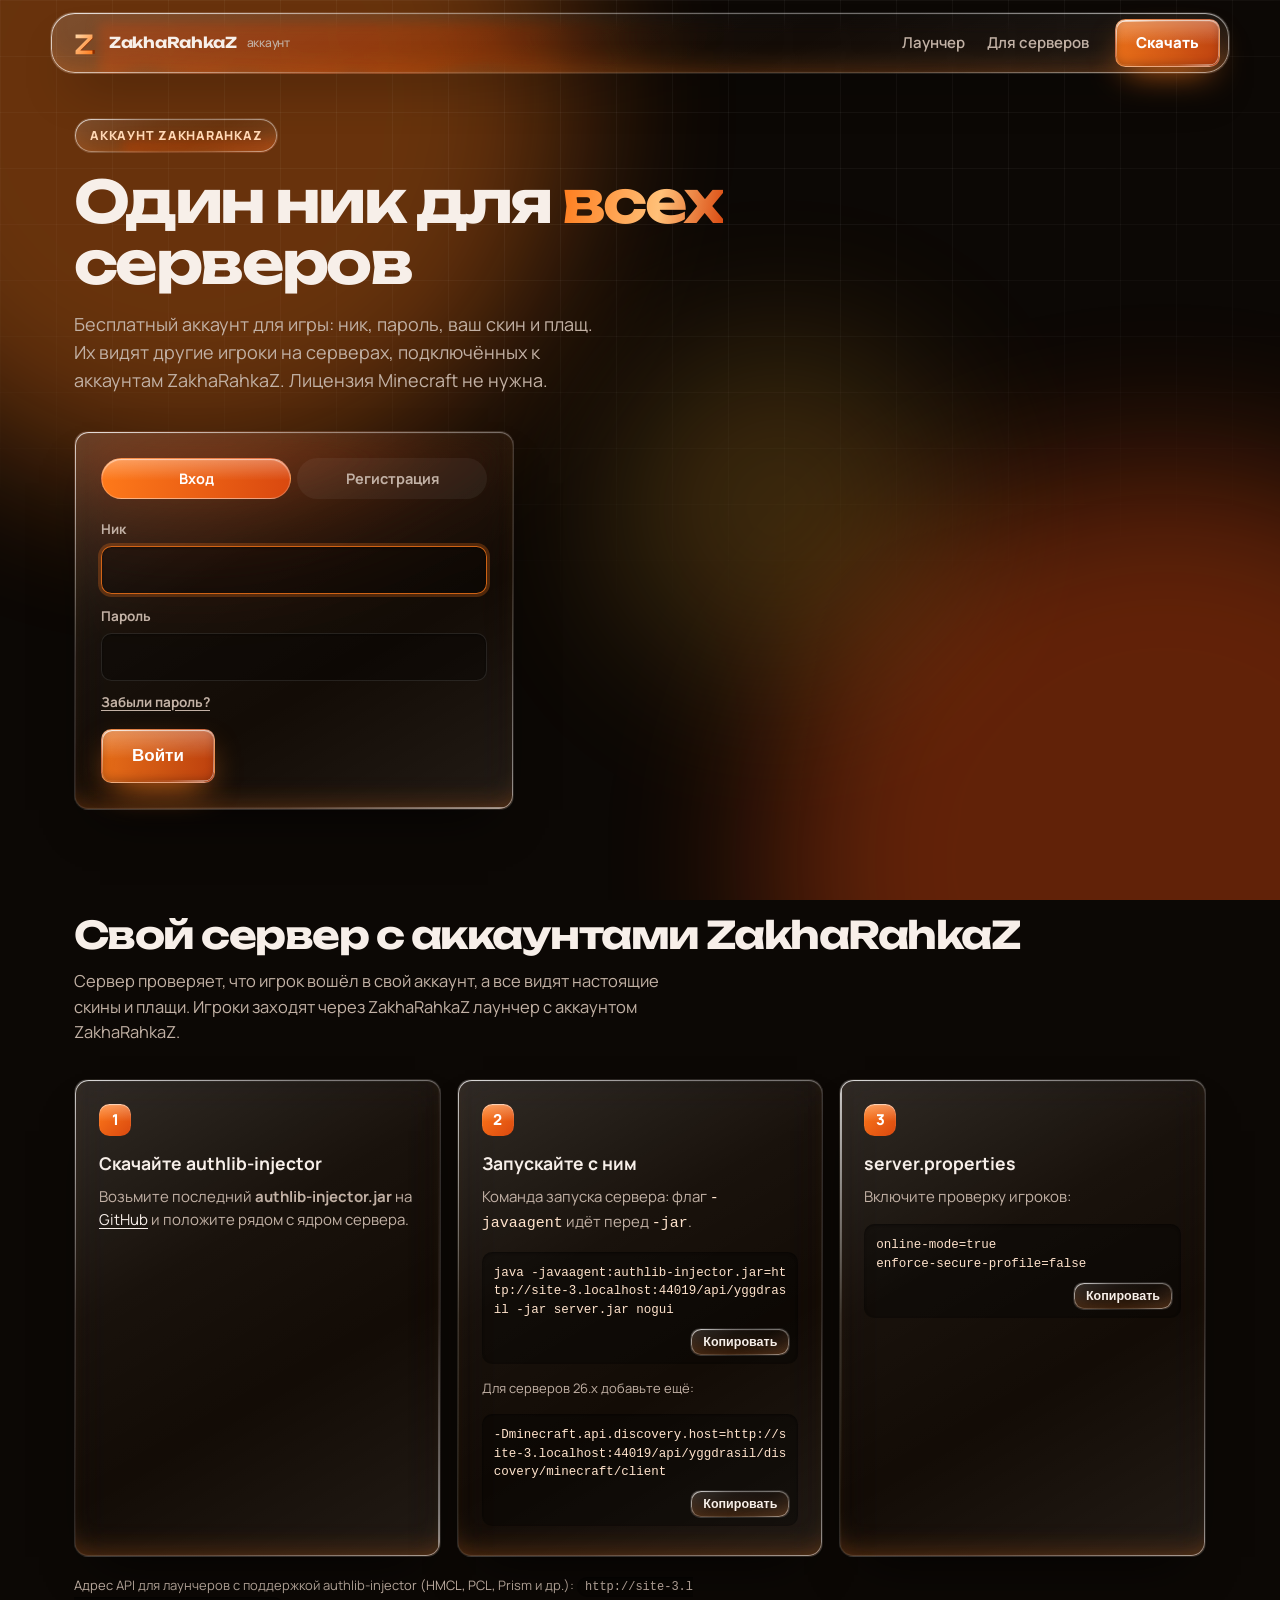
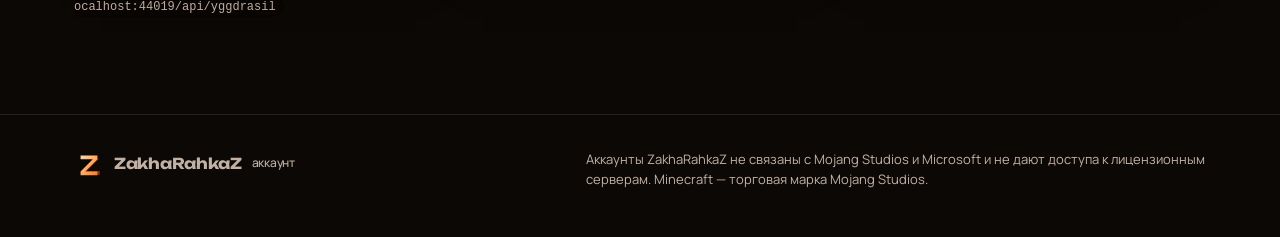
==== account.html @ 0bc071ad "Сайт лаунчера на GitHub Pages Страницы сайта (главная, кабинет) с относительными путями, чтобы работ" ====
<!doctype html>
<html lang='ru'>
<head>
<meta charset='utf-8'>
<meta name='viewport' content='width=device-width,initial-scale=1'>
<title>Аккаунт ZakhaRahkaZ — ник, скин и плащ для серверов</title>
<meta name='description' content='Бесплатный игровой аккаунт ZakhaRahkaZ: ник и пароль, свой скин и плащ, которые видят другие игроки на серверах с аккаунтами ZakhaRahkaZ.'>
<meta name='theme-color' content='#0c0805'>
<link rel='icon' href='favicon.svg'>
<link rel='preconnect' href='https://fonts.googleapis.com'><link rel='preconnect' href='https://fonts.gstatic.com' crossorigin>
<link rel='stylesheet' href='https://fonts.googleapis.com/css2?family=Manrope:wght@400;500;600;700;800&family=Unbounded:wght@600;700&display=swap'>
<link rel='stylesheet' href='a/base.css'><link rel='stylesheet' href='a/layout.css'><link rel='stylesheet' href='a/acc.css'><link rel='stylesheet' href='a/more.css'>
</head>
<body>
<svg width='0' height='0' style='position:absolute' aria-hidden='true'><filter id='lgf' x='0%' y='0%' width='100%' height='100%' color-interpolation-filters='sRGB'><feTurbulence type='fractalNoise' baseFrequency='0.012 0.018' numOctaves='2' seed='11' result='n'/><feGaussianBlur in='n' stdDeviation='3' result='nb'/><feDisplacementMap in='SourceGraphic' in2='nb' scale='30' xChannelSelector='R' yChannelSelector='G'/></filter></svg>
<div class='bg'><i></i><i></i><i></i></div>
<nav><div class='bar lg'><a class='brand' href='./'><img src='favicon.svg' alt=''>ZakhaRahkaZ <small>аккаунт</small></a><div class='links'><a href='./'>Лаунчер</a><a href='#servers'>Для серверов</a></div><a class='btn primary' href='./#install'>Скачать</a></div></nav>
<main class='wrap'>

<section class='acc-head'>
<span class='eyebrow lg'>Аккаунт ZakhaRahkaZ</span>
<h1>Один ник для <em>всех</em> серверов</h1>
<p class='lead'>Бесплатный аккаунт для игры: ник, пароль, ваш скин и плащ. Их видят другие игроки на серверах, подключённых к аккаунтам ZakhaRahkaZ. Лицензия Minecraft не нужна.</p>
</section>

<!-- Вход и регистрация -->
<section id='auth' class='acc-sec' hidden>
<div class='card lg authbox'>
<div class='tabs' role='tablist'><button type='button' data-tab='login' class='on' role='tab'>Вход</button><button type='button' data-tab='register' role='tab'>Регистрация</button></div>
<form id='authform' novalidate>
<label>Ник<input id='f-name' name='username' autocomplete='username' maxlength='16' spellcheck='false' autocapitalize='off' required></label>
<p class='hint' data-only='register'>От 3 до 16 символов: латинские буквы, цифры и _. Сменить ник потом нельзя.</p>
<label>Пароль<input id='f-pass' name='password' type='password' autocomplete='current-password' maxlength='100' required></label>
<button type='button' class='linkbtn' id='forgot' data-only='login'>Забыли пароль?</button>
<label data-only='register'>Пароль ещё раз<input id='f-pass2' type='password' autocomplete='new-password' maxlength='100'></label>
<p class='hint' data-only='register'>Не короче 6 символов. Чтобы пароль можно было восстановить, после регистрации привяжите почту или Telegram.</p>
<p class='err' id='autherr' role='alert'></p>
<button class='btn primary big' id='authbtn' type='submit'>Войти</button>
</form>
</div>
</section>

<!-- Восстановление пароля -->
<section id='recover' class='acc-sec' hidden>
<div class='card lg authbox'>
<h3 class='boxtitle'>Восстановление пароля</h3>
<form id='rform1' novalidate>
<p class='dim small'>Введите ник, привязанную почту или номер телефона из Telegram. Мы пришлём код.</p>
<label>Ник, почта или номер<input id='r-login' autocomplete='username' maxlength='254' spellcheck='false' autocapitalize='off'></label>
<p class='err' id='r1err' role='alert'></p>
<button class='btn primary big' type='submit'>Получить код</button>
</form>
<form id='rform2' novalidate hidden>
<p class='sent' id='r-sent'></p>
<label>Код<input id='r-code' inputmode='numeric' autocomplete='one-time-code' maxlength='14' placeholder='6 цифр'></label>
<label>Новый пароль<input id='r-new' type='password' autocomplete='new-password' maxlength='100'></label>
<label>Новый пароль ещё раз<input id='r-new2' type='password' autocomplete='new-password' maxlength='100'></label>
<p class='err' id='r2err' role='alert'></p>
<button class='btn primary big' type='submit'>Сменить пароль</button>
<button class='linkbtn' type='button' id='r-again'>Отправить код ещё раз</button>
</form>
<button class='linkbtn back' type='button' id='r-back'>← Назад ко входу</button>
</div>
</section>

<!-- Кабинет -->
<section id='cab' class='acc-sec' hidden>
<div class='cab'>
<div class='card lg who'>
<div class='who-top'><div class='avatar' id='avatar'><canvas width='8' height='8'></canvas></div><div><h2 id='c-name'></h2><p class='dim' id='c-since'></p></div></div>
<p class='dim small'>UUID</p><div class='hash' id='c-uuid'></div>
<p class='dim small' style='margin-top:14px'>Войти в лаунчере: «Аккаунт» → «Аккаунт ZakhaRahkaZ» с этим ником и паролем.</p>
<div class='row' style='margin-top:18px'><button class='btn' id='logout' type='button'>Выйти</button><button class='btn' id='logoutall' type='button' title='Завершить сессии в лаунчере и в браузерах'>Выйти везде</button></div>
</div>

<div class='card lg' id='contacts'>
<h3>Восстановление пароля</h3>
<p class='dim small'>Привяжите почту или Telegram: если забудете пароль, код придёт туда.</p>
<div id='ct-body'><p class='dim small'>Загрузка…</p></div>
</div>

<div class='card lg wardrobe'>
<h3>Скин и плащ</h3>
<div class='views'><figure><canvas id='v-front' width='160' height='320'></canvas><figcaption>Спереди</figcaption></figure><figure><canvas id='v-back' width='160' height='320'></canvas><figcaption>Сзади</figcaption></figure></div>
<div class='model' role='radiogroup' aria-label='Модель'>
<label><input type='radio' name='model' value='classic' checked><span>Классическая</span></label>
<label><input type='radio' name='model' value='slim'><span>Тонкие руки</span></label>
</div>
<div class='row'><label class='btn primary'>Загрузить скин<input type='file' id='skinfile' accept='image/png' hidden></label><button class='btn' id='skindel' type='button'>Удалить скин</button></div>
<div class='row'><label class='btn'>Загрузить плащ<input type='file' id='capefile' accept='image/png' hidden></label><button class='btn' id='capedel' type='button'>Убрать плащ</button></div>
<p class='hint'>Скин: PNG 64×64 или 64×32 (HD до 512×512). Плащ: PNG 64×32 (или 128×64, 256×128). До 256 КБ.</p>
</div>

<div class='card lg'>
<h3>Сменить пароль</h3>
<form id='pwform' novalidate>
<label>Текущий пароль<input id='p-old' type='password' autocomplete='current-password' maxlength='100'></label>
<label>Новый пароль<input id='p-new' type='password' autocomplete='new-password' maxlength='100'></label>
<label>Новый пароль ещё раз<input id='p-new2' type='password' autocomplete='new-password' maxlength='100'></label>
<p class='err' id='pwerr' role='alert'></p>
<button class='btn primary' type='submit'>Сменить пароль</button>
<p class='hint'>После смены пароля лаунчер и другие браузеры попросят войти заново.</p>
</form>
</div>
</div>
</section>

<section id='loading' class='acc-sec'><p class='dim'>Загрузка…</p></section>

<!-- Владельцам серверов -->
<section id='servers'>
<h2 class='rv'>Свой сервер с аккаунтами ZakhaRahkaZ</h2>
<p class='sub rv'>Сервер проверяет, что игрок вошёл в свой аккаунт, а все видят настоящие скины и плащи. Игроки заходят через ZakhaRahkaZ лаунчер с аккаунтом ZakhaRahkaZ.</p>
<div class='steps'>
<div class='card lg rv'><span class='num'>1</span><h3>Скачайте authlib-injector</h3><p>Возьмите последний <b>authlib-injector.jar</b> на <a class='lnk' href='https://github.com/yushijinhun/authlib-injector/releases' target='_blank' rel='noopener'>GitHub</a> и положите рядом с ядром сервера.</p></div>
<div class='card lg rv'><span class='num'>2</span><h3>Запускайте с ним</h3><p>Команда запуска сервера: флаг <code>-javaagent</code> идёт перед <code>-jar</code>.</p><div class='code'><code id='cmd1'></code><button class='btn copy' type='button' data-copy='cmd1'>Копировать</button></div><p class='small dim'>Для серверов 26.x добавьте ещё:</p><div class='code'><code id='cmd2'></code><button class='btn copy' type='button' data-copy='cmd2'>Копировать</button></div></div>
<div class='card lg rv'><span class='num'>3</span><h3>server.properties</h3><p>Включите проверку игроков:</p><div class='code'><code id='cmd3'>online-mode=true
enforce-secure-profile=false</code><button class='btn copy' type='button' data-copy='cmd3'>Копировать</button></div></div>
</div>
<p class='sub small rv' style='margin-top:18px'>Адрес API для лаунчеров с поддержкой authlib-injector (HMCL, PCL, Prism и др.): <span class='hash inline' id='apiurl'></span></p>
</section>
</main>
<footer><div class='wrap'><div><div class='brand'><img src='favicon.svg' alt=''>ZakhaRahkaZ <small>аккаунт</small></div></div><p>Аккаунты ZakhaRahkaZ не связаны с Mojang Studios и Microsoft и не дают доступа к лицензионным серверам. Minecraft — торговая марка Mojang Studios.</p></div></footer>
<script src='a/core.js'></script><script src='a/skin.js'></script><script src='a/cab.js'></script><script src='a/recover.js'></script><script src='a/contacts.js'></script>
<script>if(location.hash==='#recover')showRecover('');else if(session())openCabinet();else showAuth(location.hash==='#register'?'register':'login');</script>
</body>
</html>
---- a/base.css ----
:root{--accent:#ff7a1a;--accent2:#d9480f;--rgb:255,122,26;--rgb2:217,72,15;--on:#fff;--bg:#0c0805;--text:#f7efe9;--soft:#c2b1a5;--line:rgba(255,255,255,.1);--r:14px;--rb:calc(var(--r)*.75);--rs:calc(var(--r)*.5);--blur:18px}
*{box-sizing:border-box}html{scroll-behavior:smooth}
body{margin:0;background:var(--bg);color:var(--text);font:15px/1.55 'Manrope',system-ui,'Segoe UI',sans-serif;overflow-x:hidden;-webkit-font-smoothing:antialiased}
a{color:inherit;text-decoration:none}h1,h2,h3,p{margin:0}

/* Фон: цветные пятна и сетка, чтобы стеклу было что преломлять */
.bg{position:fixed;inset:0;z-index:-1;overflow:hidden}
.bg i{position:absolute;border-radius:50%;filter:blur(80px)}
.bg i:nth-child(1){width:60vmax;height:60vmax;background:var(--accent);opacity:.38;left:-15vmax;top:-22vmax;animation:dr 26s ease-in-out infinite alternate}
.bg i:nth-child(2){width:62vmax;height:62vmax;background:var(--accent2);opacity:.42;right:-22vmax;bottom:-28vmax;animation:dr 32s ease-in-out infinite alternate-reverse}
.bg i:nth-child(3){width:26vmax;height:26vmax;background:#ffb02e;opacity:.2;left:48%;top:38%;animation:dr2 22s ease-in-out infinite alternate}
.bg::after{content:'';position:absolute;inset:0;background-image:linear-gradient(rgba(255,255,255,.045) 1px,transparent 1px),linear-gradient(90deg,rgba(255,255,255,.045) 1px,transparent 1px);background-size:56px 56px;-webkit-mask:radial-gradient(120% 90% at 50% 0,#000 30%,transparent 80%);mask:radial-gradient(120% 90% at 50% 0,#000 30%,transparent 80%)}
@keyframes dr{to{transform:translate(7vmax,5vmax) scale(1.15)}}
@keyframes dr2{to{transform:translate(-14vmax,-8vmax) scale(1.3)}}

/* Жидкое стекло */
.lg,.btn{position:relative;isolation:isolate;background:linear-gradient(150deg,rgba(255,255,255,.14),rgba(255,255,255,.045) 36%,rgba(255,255,255,.02) 62%,rgba(255,255,255,.08));-webkit-backdrop-filter:blur(var(--blur)) saturate(175%) brightness(1.06);backdrop-filter:blur(var(--blur)) saturate(175%) brightness(1.06);border:1px solid rgba(255,255,255,.07);box-shadow:inset 0 1px 1px rgba(255,255,255,.42),inset 0 -1px 1px rgba(255,255,255,.12),inset 0 -18px 32px -22px rgba(var(--rgb),.45),0 26px 50px -26px rgba(0,0,0,.85)}
.lg::before,.btn::before{content:'';position:absolute;inset:0;border-radius:inherit;padding:1.2px;background:linear-gradient(135deg,rgba(255,255,255,.75),rgba(255,255,255,.1) 28%,rgba(255,255,255,0) 50%,rgba(255,255,255,.08) 72%,rgba(255,255,255,.5));-webkit-mask:linear-gradient(#000 0 0) content-box,linear-gradient(#000 0 0);-webkit-mask-composite:xor;mask-composite:exclude;pointer-events:none;z-index:2}
.lg::after,.btn::after{content:'';position:absolute;inset:0;border-radius:inherit;pointer-events:none;z-index:2;background:radial-gradient(340px circle at var(--mx,30%) var(--my,0%),rgba(255,255,255,.13),transparent 55%);opacity:0;transition:opacity .35s}
.lg:hover::after,.btn:hover::after{opacity:1}
/* Преломление фона (Chrome, Edge, Яндекс, Opera) */
.refract nav .bar,.refract .btn:not(.primary),.refract .toast,.refract .eyebrow{-webkit-backdrop-filter:url(#lgf) blur(6px) saturate(160%) brightness(1.06);backdrop-filter:url(#lgf) blur(6px) saturate(160%) brightness(1.06)}
---- a/layout.css ----
.wrap{max-width:1180px;margin:0 auto;padding:0 24px}
nav{position:sticky;top:12px;z-index:20;padding:0 16px;margin-top:12px}
nav .bar{max-width:1180px;margin:0 auto;display:flex;align-items:center;gap:26px;height:62px;padding:0 9px 0 18px;border-radius:calc(var(--r) + 10px)}
.brand{display:flex;align-items:center;gap:10px;font-family:'Unbounded',sans-serif;font-weight:700;font-size:15px;letter-spacing:-.02em;white-space:nowrap}.brand img{width:30px;height:30px}.brand small{font-family:'Manrope';font-weight:500;color:var(--soft);font-size:12px}
nav .links{display:flex;gap:22px;margin-left:auto;color:var(--soft);font-weight:600}nav .links a:hover{color:var(--text)}
.btn{display:inline-flex;align-items:center;justify-content:center;gap:9px;padding:11px 20px;border-radius:var(--rb);font-weight:800;cursor:pointer;color:var(--text);font-size:15px;transition:transform .2s cubic-bezier(.3,1.6,.5,1),filter .2s,box-shadow .2s}
.btn:hover{transform:translateY(-2px) scale(1.02)}.btn:active{transform:scale(.97)}
.btn.primary{color:var(--on);border-color:rgba(255,255,255,.22);background:linear-gradient(180deg,rgba(255,255,255,.3),rgba(255,255,255,0) 55%),linear-gradient(100deg,color-mix(in srgb,var(--accent) 90%,transparent),color-mix(in srgb,var(--accent2) 85%,transparent));box-shadow:inset 0 1px 1px rgba(255,255,255,.65),inset 0 -3px 8px rgba(0,0,0,.22),0 14px 34px -12px rgba(var(--rgb),.95)}.btn.primary:hover{filter:brightness(1.1)}
.btn.big{padding:16px 30px;font-size:17px}
.eyebrow{display:inline-flex;gap:8px;align-items:center;padding:7px 15px;border-radius:999px;color:#ffd8b5;font-weight:800;font-size:12.5px;letter-spacing:.06em;text-transform:uppercase}
h1{font-family:'Unbounded',sans-serif;font-size:clamp(32px,5vw,58px);line-height:1.05;letter-spacing:-.045em;margin:18px 0 18px;overflow-wrap:anywhere}h1 em{font-style:normal;background:linear-gradient(100deg,var(--accent),#ffc078 60%,var(--accent2));-webkit-background-clip:text;background-clip:text;color:transparent}
.lead{color:var(--soft);font-size:18px;max-width:520px}.cta{display:flex;gap:12px;flex-wrap:wrap;margin:30px 0 14px}.meta{color:var(--soft);font-size:13px}
.card{border-radius:var(--r);padding:24px}
section{padding:64px 0}h2{font:700 clamp(26px,3.4vw,38px)/1.12 'Unbounded',sans-serif;letter-spacing:-.04em}.sub{color:var(--soft);margin:12px 0 34px;max-width:620px;font-size:16.5px}
.steps{display:grid;grid-template-columns:repeat(3,1fr);gap:16px}.steps .card{display:flex;flex-direction:column;gap:8px}
.num{width:32px;height:32px;border-radius:var(--rb);display:grid;place-items:center;font-weight:800;color:var(--on);margin-bottom:6px;background:linear-gradient(180deg,rgba(255,255,255,.3),rgba(255,255,255,0) 55%),linear-gradient(135deg,var(--accent),var(--accent2));box-shadow:inset 0 1px 1px rgba(255,255,255,.6)}
.dlbox{margin-top:16px;display:flex;gap:16px;align-items:center;flex-wrap:wrap}.hash{font:12px 'Consolas',monospace;color:var(--soft);word-break:break-all;flex:1;min-width:240px;user-select:all;padding:10px 12px;border-radius:var(--rb);background:rgba(0,0,0,.25);box-shadow:inset 0 1px 3px rgba(0,0,0,.4)}
a.lnk{text-decoration:underline;text-underline-offset:3px;color:var(--text)}
footer{border-top:1px solid var(--line);padding:34px 0 50px;color:var(--soft);font-size:13px}footer .wrap{display:flex;gap:30px;flex-wrap:wrap;justify-content:space-between}footer p{max-width:620px}
.toast{position:fixed;left:50%;bottom:28px;transform:translateX(-50%);z-index:50;padding:14px 22px;border-radius:calc(var(--r) + 6px);font-weight:700;max-width:90vw;text-align:center;animation:pop .45s cubic-bezier(.3,1.6,.5,1)}
@keyframes pop{from{opacity:0;transform:translate(-50%,16px) scale(.92)}}
.rv{opacity:0;transform:translateY(22px);transition:opacity .7s,transform .7s}.rv.in{opacity:1;transform:none}
@media(max-width:900px){.hero{grid-template-columns:1fr;padding-top:40px}.stats{grid-template-columns:repeat(2,1fr)}.bento{grid-template-columns:1fr 1fr}.s2,.s3,.s4{grid-column:span 2}.steps{grid-template-columns:1fr}.rust{grid-template-columns:1fr}nav .links{display:none}nav .btn{margin-left:auto}#customize .card{grid-template-columns:1fr!important}}
@media(max-width:560px){.wrap{padding:0 16px}nav{padding:0 10px}nav .bar{gap:10px;padding:0 7px 0 14px;height:58px}.brand{font-size:13px}.brand small{display:none}nav .btn{padding:9px 14px;font-size:14px}.btn.big{padding:14px 20px;font-size:15px}.cta .btn{flex:1 1 100%}.gal{padding:10px}.gal-tabs{flex-wrap:nowrap;overflow-x:auto;scrollbar-width:none;margin-bottom:10px}.gal-tabs::-webkit-scrollbar{display:none}.gal-tabs button{white-space:nowrap;padding:8px 13px;font-size:13px}.stats b{font-size:22px}.lg,.btn{--blur:14px}}
@media(prefers-reduced-motion:reduce){*{animation:none!important;transition:none!important}.rv{opacity:1;transform:none}}
---- a/acc.css ----
/* Аккаунт */
.acc-head{padding:44px 0 26px;max-width:720px}
.acc-sec{padding:10px 0 40px}
.authbox{max-width:440px;padding:26px}
.tabs{display:flex;gap:6px;margin-bottom:20px;position:relative;z-index:3}
.tabs button{flex:1;padding:10px 14px;border-radius:999px;border:1px solid transparent;background:rgba(255,255,255,.05);color:var(--soft);font:700 14.5px 'Manrope',sans-serif;cursor:pointer;transition:color .2s,background .2s}
.tabs button:hover{color:var(--text)}
.tabs button.on{color:var(--on);border-color:rgba(255,255,255,.22);background:linear-gradient(180deg,rgba(255,255,255,.3),rgba(255,255,255,0) 55%),linear-gradient(100deg,var(--accent),var(--accent2));box-shadow:inset 0 1px 1px rgba(255,255,255,.55)}
form{display:flex;flex-direction:column;gap:12px;position:relative;z-index:3}
label{display:flex;flex-direction:column;gap:6px;font-weight:700;font-size:13.5px;color:var(--soft)}
input:not([type=radio]):not([type=file]){font:500 15.5px 'Manrope',sans-serif;color:var(--text);padding:12px 14px;border-radius:var(--rb);border:1px solid var(--line);background:rgba(0,0,0,.28);box-shadow:inset 0 1px 3px rgba(0,0,0,.4);outline:none;transition:border-color .2s,box-shadow .2s}
input:not([type=radio]):not([type=file]):focus{border-color:rgba(var(--rgb),.8);box-shadow:inset 0 1px 3px rgba(0,0,0,.4),0 0 0 3px rgba(var(--rgb),.25)}
.hint{color:var(--soft);font-size:12.5px;margin-top:-4px}
.err{color:#ff9a8a;font-weight:700;font-size:14px;min-height:0}.err:empty{display:none}
form .btn{align-self:flex-start;margin-top:4px}
.cab{display:grid;grid-template-columns:1fr 1.25fr;gap:16px;align-items:start}
.cab .card{position:relative;z-index:1}.cab .card>*{position:relative;z-index:3}
.cab .card:last-child{grid-column:1}
.wardrobe{grid-row:span 3}
.cab h3{font-size:18px;margin-bottom:14px}
.who-top{display:flex;gap:16px;align-items:center;margin-bottom:18px}
.who h2{font-size:24px;overflow-wrap:anywhere}
.avatar{width:64px;height:64px;border-radius:var(--rb);overflow:hidden;flex:none;background:rgba(255,255,255,.08);box-shadow:inset 0 1px 1px rgba(255,255,255,.25),0 0 0 1px var(--line)}
.avatar canvas{width:100%;height:100%;image-rendering:pixelated;display:block}
.dim{color:var(--soft)}.small{font-size:13px}
.hash.inline{display:inline;padding:3px 8px;flex:none;min-width:0}
.row{display:flex;gap:10px;flex-wrap:wrap;margin-top:12px}
.row .btn{font-size:14px;padding:10px 16px}
.views{display:flex;gap:18px;justify-content:center;padding:16px;border-radius:var(--r);background:radial-gradient(90% 90% at 50% 20%,rgba(var(--rgb),.18),transparent 70%),rgba(0,0,0,.22);box-shadow:inset 0 1px 3px rgba(0,0,0,.35)}
.views figure{margin:0;text-align:center}.views canvas{width:120px;height:240px;image-rendering:pixelated;display:block}
.views figcaption{color:var(--soft);font-size:12.5px;font-weight:700;margin-top:8px}
.model{display:flex;gap:8px;margin-top:14px}
.model label{flex-direction:row;cursor:pointer}.model input{position:absolute;opacity:0;pointer-events:none}
.model span{padding:8px 14px;border-radius:999px;background:rgba(255,255,255,.06);box-shadow:inset 0 1px 1px rgba(255,255,255,.15);color:var(--soft);font-weight:700;font-size:13.5px;transition:background .2s,color .2s}
.model input:checked+span{color:var(--on);background:rgba(var(--rgb),.5);box-shadow:inset 0 0 0 1px rgba(var(--rgb),.9),inset 0 1px 1px rgba(255,255,255,.4)}
.model input:focus-visible+span{outline:2px solid #fff;outline-offset:2px}
.busy{opacity:.55;pointer-events:none}
.lnk{color:var(--text);text-decoration:underline;text-underline-offset:3px}
.code{position:relative;margin:8px 0 6px}
.code code{display:block;white-space:pre-wrap;word-break:break-all;font:12.5px/1.5 'Consolas',monospace;color:#ffe3cc;padding:12px 12px 44px;border-radius:var(--rb);background:rgba(0,0,0,.32);box-shadow:inset 0 1px 3px rgba(0,0,0,.45)}
.code .copy{position:absolute;right:8px;bottom:8px;padding:6px 12px;font-size:12.5px}
#servers .steps .card p{color:var(--soft)}
#servers code:not(.code code){font-family:'Consolas',monospace;color:#ffe3cc}
@media(max-width:900px){.cab{grid-template-columns:1fr}.wardrobe{grid-row:auto}.cab .card:last-child{grid-column:auto}}
@media(max-width:560px){.authbox{padding:20px}.views{gap:10px}.views canvas{width:100px;height:200px}}
.btn:disabled{opacity:.42;cursor:default;transform:none!important}
---- a/more.css ----
/* Восстановление пароля и привязка почты / Telegram */
[hidden]{display:none!important}
.linkbtn{align-self:flex-start;background:none;border:0;padding:2px 0;margin:-2px 0 0;color:var(--soft);font:700 13.5px 'Manrope',sans-serif;cursor:pointer;text-decoration:underline;text-underline-offset:3px;position:relative;z-index:3}
.linkbtn:hover{color:var(--text)}.linkbtn:disabled{opacity:.55;cursor:default;text-decoration:none}
.linkbtn.back{margin-top:16px}
.boxtitle{font-size:20px;margin-bottom:12px;position:relative;z-index:3}
.sent{font-size:14px;color:var(--text);padding:10px 12px;border-radius:var(--rb);background:rgba(var(--rgb),.14);box-shadow:inset 0 0 0 1px rgba(var(--rgb),.35)}
#r-code,#e-code{font:700 22px 'Consolas',monospace!important;letter-spacing:6px}
#contacts>p{margin-bottom:6px}
.ct-row{display:flex;gap:12px;align-items:center;padding:12px 0;border-top:1px solid var(--line)}
.ct-row:first-child{border-top:0}
.ct-ico{width:40px;height:40px;border-radius:var(--rb);display:grid;place-items:center;flex:none;color:#ffd8b5;background:rgba(var(--rgb),.16);box-shadow:inset 0 0 0 1px rgba(var(--rgb),.38)}
.ct-ico svg{width:20px;height:20px}
.ct-ico.on{color:#bff5cf;background:rgba(111,220,140,.16);box-shadow:inset 0 0 0 1px rgba(111,220,140,.45)}
.ct-main{flex:1;min-width:0}.ct-main b{display:block}
.ct-val{color:var(--soft);font-size:13px;overflow-wrap:anywhere}
.ct-acts{display:flex;gap:8px;flex-wrap:wrap;justify-content:flex-end}
.ct-acts .btn,.ct-form .btn{font-size:13.5px;padding:8px 14px}
.ct-form{display:flex;flex-direction:column;gap:10px;padding:2px 0 14px}
.ct-form .row{margin-top:0}
.ct-wait{font-size:13px;color:var(--soft);padding:0 0 12px}
@media(max-width:560px){.ct-row{flex-wrap:wrap}.ct-acts{width:100%;justify-content:flex-start;padding-left:52px}}
.cab .wardrobe{grid-column:2;grid-row:1 / span 3}
.cab #contacts{grid-column:1}
@media(max-width:900px){.cab .wardrobe,.cab #contacts{grid-column:auto;grid-row:auto}}
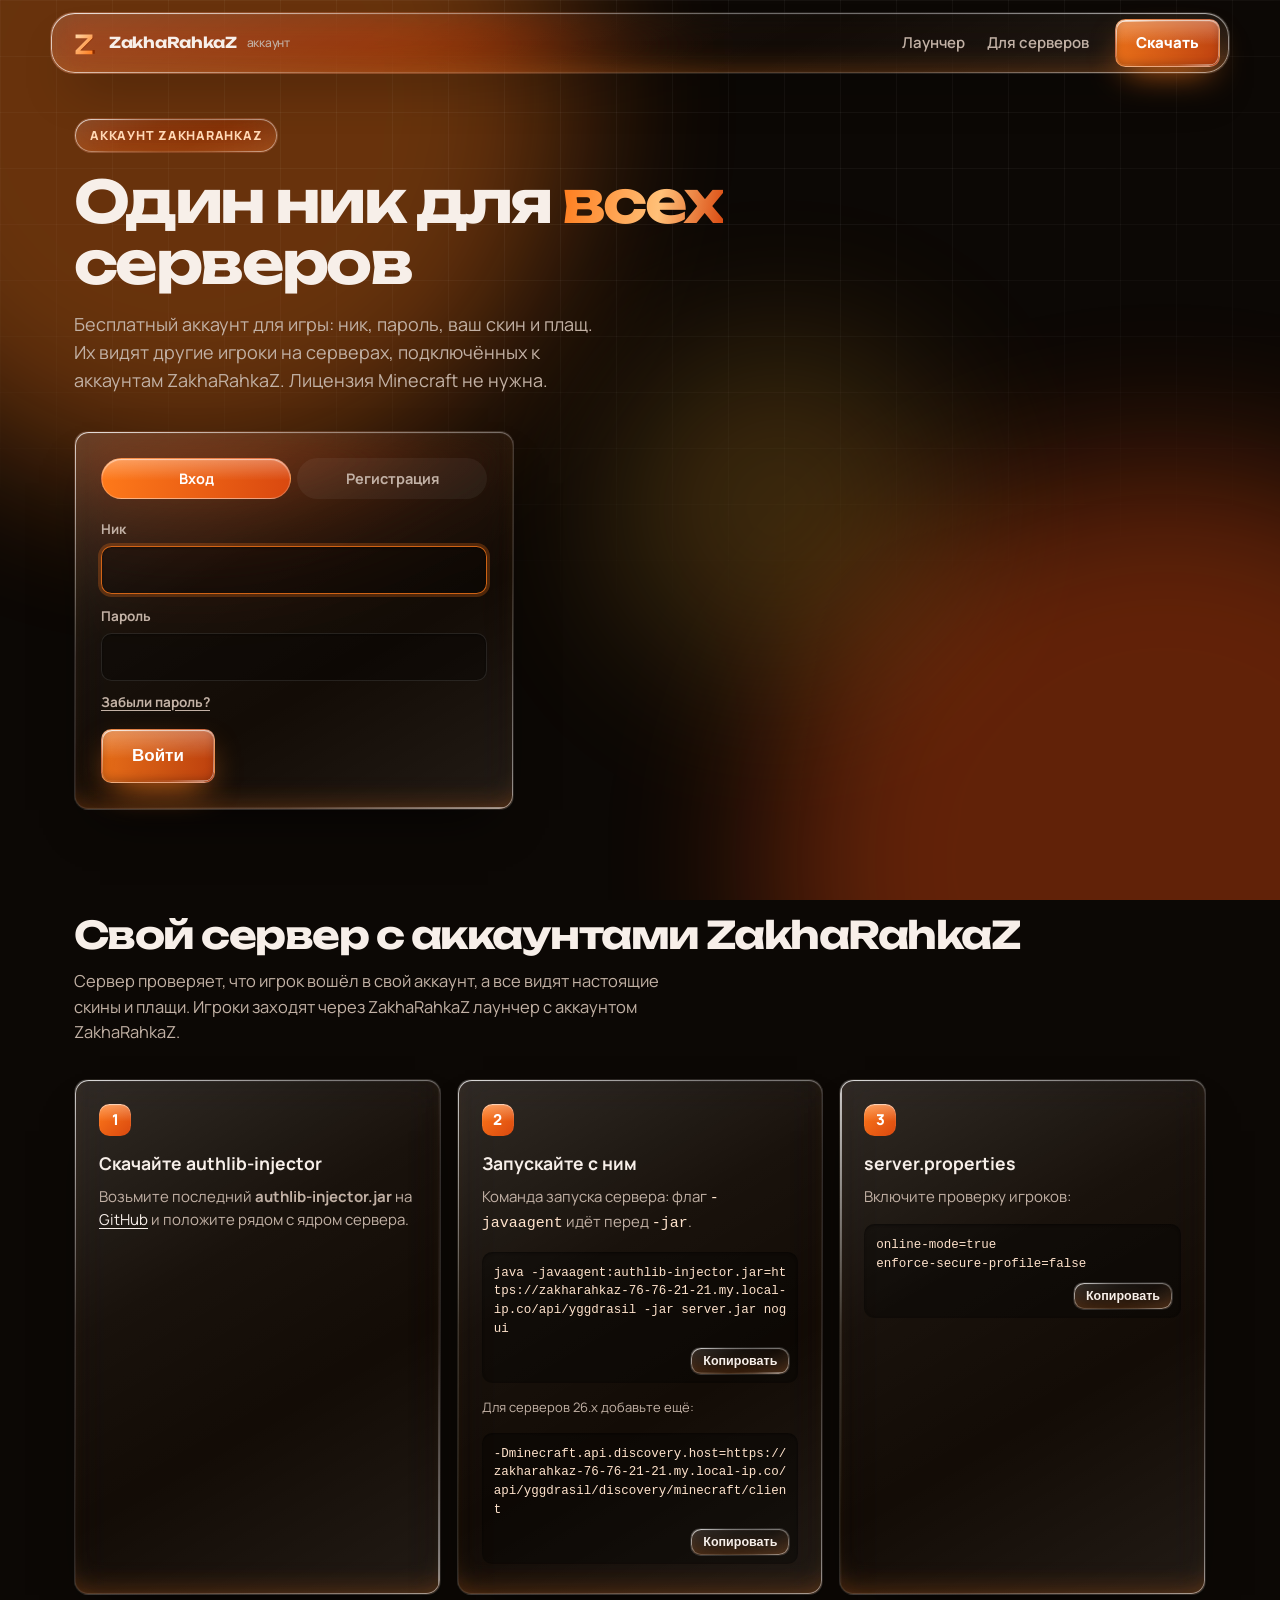
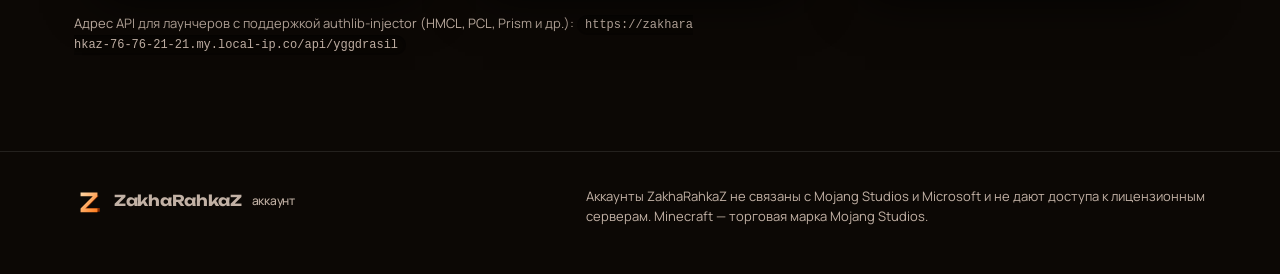
==== commit aa3fe81e: "Убрано мигание стекла: статичный фон, без SVG-преломления и подсветки за курсором, без сдвигов при н" ====
--- a/account.html
+++ b/account.html
@@ -12,7 +12,6 @@
 <link rel='stylesheet' href='a/base.css'><link rel='stylesheet' href='a/layout.css'><link rel='stylesheet' href='a/acc.css'><link rel='stylesheet' href='a/more.css'>
 </head>
 <body>
-<svg width='0' height='0' style='position:absolute' aria-hidden='true'><filter id='lgf' x='0%' y='0%' width='100%' height='100%' color-interpolation-filters='sRGB'><feTurbulence type='fractalNoise' baseFrequency='0.012 0.018' numOctaves='2' seed='11' result='n'/><feGaussianBlur in='n' stdDeviation='3' result='nb'/><feDisplacementMap in='SourceGraphic' in2='nb' scale='30' xChannelSelector='R' yChannelSelector='G'/></filter></svg>
 <div class='bg'><i></i><i></i><i></i></div>
 <nav><div class='bar lg'><a class='brand' href='./'><img src='favicon.svg' alt=''>ZakhaRahkaZ <small>аккаунт</small></a><div class='links'><a href='./'>Лаунчер</a><a href='#servers'>Для серверов</a></div><a class='btn primary' href='./#install'>Скачать</a></div></nav>
 <main class='wrap'>
--- a/a/base.css
+++ b/a/base.css
@@ -6,17 +6,13 @@
 /* Фон: цветные пятна и сетка, чтобы стеклу было что преломлять */
 .bg{position:fixed;inset:0;z-index:-1;overflow:hidden}
 .bg i{position:absolute;border-radius:50%;filter:blur(80px)}
-.bg i:nth-child(1){width:60vmax;height:60vmax;background:var(--accent);opacity:.38;left:-15vmax;top:-22vmax;animation:dr 26s ease-in-out infinite alternate}
-.bg i:nth-child(2){width:62vmax;height:62vmax;background:var(--accent2);opacity:.42;right:-22vmax;bottom:-28vmax;animation:dr 32s ease-in-out infinite alternate-reverse}
-.bg i:nth-child(3){width:26vmax;height:26vmax;background:#ffb02e;opacity:.2;left:48%;top:38%;animation:dr2 22s ease-in-out infinite alternate}
+.bg i:nth-child(1){width:60vmax;height:60vmax;background:var(--accent);opacity:.38;left:-15vmax;top:-22vmax}
+.bg i:nth-child(2){width:62vmax;height:62vmax;background:var(--accent2);opacity:.42;right:-22vmax;bottom:-28vmax}
+.bg i:nth-child(3){width:26vmax;height:26vmax;background:#ffb02e;opacity:.2;left:48%;top:38%}
 .bg::after{content:'';position:absolute;inset:0;background-image:linear-gradient(rgba(255,255,255,.045) 1px,transparent 1px),linear-gradient(90deg,rgba(255,255,255,.045) 1px,transparent 1px);background-size:56px 56px;-webkit-mask:radial-gradient(120% 90% at 50% 0,#000 30%,transparent 80%);mask:radial-gradient(120% 90% at 50% 0,#000 30%,transparent 80%)}
-@keyframes dr{to{transform:translate(7vmax,5vmax) scale(1.15)}}
-@keyframes dr2{to{transform:translate(-14vmax,-8vmax) scale(1.3)}}
 
 /* Жидкое стекло */
 .lg,.btn{position:relative;isolation:isolate;background:linear-gradient(150deg,rgba(255,255,255,.14),rgba(255,255,255,.045) 36%,rgba(255,255,255,.02) 62%,rgba(255,255,255,.08));-webkit-backdrop-filter:blur(var(--blur)) saturate(175%) brightness(1.06);backdrop-filter:blur(var(--blur)) saturate(175%) brightness(1.06);border:1px solid rgba(255,255,255,.07);box-shadow:inset 0 1px 1px rgba(255,255,255,.42),inset 0 -1px 1px rgba(255,255,255,.12),inset 0 -18px 32px -22px rgba(var(--rgb),.45),0 26px 50px -26px rgba(0,0,0,.85)}
 .lg::before,.btn::before{content:'';position:absolute;inset:0;border-radius:inherit;padding:1.2px;background:linear-gradient(135deg,rgba(255,255,255,.75),rgba(255,255,255,.1) 28%,rgba(255,255,255,0) 50%,rgba(255,255,255,.08) 72%,rgba(255,255,255,.5));-webkit-mask:linear-gradient(#000 0 0) content-box,linear-gradient(#000 0 0);-webkit-mask-composite:xor;mask-composite:exclude;pointer-events:none;z-index:2}
-.lg::after,.btn::after{content:'';position:absolute;inset:0;border-radius:inherit;pointer-events:none;z-index:2;background:radial-gradient(340px circle at var(--mx,30%) var(--my,0%),rgba(255,255,255,.13),transparent 55%);opacity:0;transition:opacity .35s}
+.lg::after,.btn::after{content:'';position:absolute;inset:0;border-radius:inherit;pointer-events:none;z-index:2;background:radial-gradient(120% 90% at 30% 0%,rgba(255,255,255,.11),transparent 60%);opacity:0;transition:opacity .3s;will-change:opacity}
 .lg:hover::after,.btn:hover::after{opacity:1}
-/* Преломление фона (Chrome, Edge, Яндекс, Opera) */
-.refract nav .bar,.refract .btn:not(.primary),.refract .toast,.refract .eyebrow{-webkit-backdrop-filter:url(#lgf) blur(6px) saturate(160%) brightness(1.06);backdrop-filter:url(#lgf) blur(6px) saturate(160%) brightness(1.06)}
--- a/a/layout.css
+++ b/a/layout.css
@@ -3,9 +3,9 @@
 nav .bar{max-width:1180px;margin:0 auto;display:flex;align-items:center;gap:26px;height:62px;padding:0 9px 0 18px;border-radius:calc(var(--r) + 10px)}
 .brand{display:flex;align-items:center;gap:10px;font-family:'Unbounded',sans-serif;font-weight:700;font-size:15px;letter-spacing:-.02em;white-space:nowrap}.brand img{width:30px;height:30px}.brand small{font-family:'Manrope';font-weight:500;color:var(--soft);font-size:12px}
 nav .links{display:flex;gap:22px;margin-left:auto;color:var(--soft);font-weight:600}nav .links a:hover{color:var(--text)}
-.btn{display:inline-flex;align-items:center;justify-content:center;gap:9px;padding:11px 20px;border-radius:var(--rb);font-weight:800;cursor:pointer;color:var(--text);font-size:15px;transition:transform .2s cubic-bezier(.3,1.6,.5,1),filter .2s,box-shadow .2s}
-.btn:hover{transform:translateY(-2px) scale(1.02)}.btn:active{transform:scale(.97)}
-.btn.primary{color:var(--on);border-color:rgba(255,255,255,.22);background:linear-gradient(180deg,rgba(255,255,255,.3),rgba(255,255,255,0) 55%),linear-gradient(100deg,color-mix(in srgb,var(--accent) 90%,transparent),color-mix(in srgb,var(--accent2) 85%,transparent));box-shadow:inset 0 1px 1px rgba(255,255,255,.65),inset 0 -3px 8px rgba(0,0,0,.22),0 14px 34px -12px rgba(var(--rgb),.95)}.btn.primary:hover{filter:brightness(1.1)}
+.btn{display:inline-flex;align-items:center;justify-content:center;gap:9px;padding:11px 20px;border-radius:var(--rb);font-weight:800;cursor:pointer;color:var(--text);font-size:15px;transition:transform .1s,border-color .2s}
+.btn:hover{border-color:rgba(255,255,255,.2)}.btn:active{transform:translateY(1px)}
+.btn.primary{color:var(--on);border-color:rgba(255,255,255,.22);background:linear-gradient(180deg,rgba(255,255,255,.3),rgba(255,255,255,0) 55%),linear-gradient(100deg,color-mix(in srgb,var(--accent) 90%,transparent),color-mix(in srgb,var(--accent2) 85%,transparent));box-shadow:inset 0 1px 1px rgba(255,255,255,.65),inset 0 -3px 8px rgba(0,0,0,.22),0 14px 34px -12px rgba(var(--rgb),.95)}
 .btn.big{padding:16px 30px;font-size:17px}
 .eyebrow{display:inline-flex;gap:8px;align-items:center;padding:7px 15px;border-radius:999px;color:#ffd8b5;font-weight:800;font-size:12.5px;letter-spacing:.06em;text-transform:uppercase}
 h1{font-family:'Unbounded',sans-serif;font-size:clamp(32px,5vw,58px);line-height:1.05;letter-spacing:-.045em;margin:18px 0 18px;overflow-wrap:anywhere}h1 em{font-style:normal;background:linear-gradient(100deg,var(--accent),#ffc078 60%,var(--accent2));-webkit-background-clip:text;background-clip:text;color:transparent}
@@ -17,9 +17,9 @@
 .dlbox{margin-top:16px;display:flex;gap:16px;align-items:center;flex-wrap:wrap}.hash{font:12px 'Consolas',monospace;color:var(--soft);word-break:break-all;flex:1;min-width:240px;user-select:all;padding:10px 12px;border-radius:var(--rb);background:rgba(0,0,0,.25);box-shadow:inset 0 1px 3px rgba(0,0,0,.4)}
 a.lnk{text-decoration:underline;text-underline-offset:3px;color:var(--text)}
 footer{border-top:1px solid var(--line);padding:34px 0 50px;color:var(--soft);font-size:13px}footer .wrap{display:flex;gap:30px;flex-wrap:wrap;justify-content:space-between}footer p{max-width:620px}
-.toast{position:fixed;left:50%;bottom:28px;transform:translateX(-50%);z-index:50;padding:14px 22px;border-radius:calc(var(--r) + 6px);font-weight:700;max-width:90vw;text-align:center;animation:pop .45s cubic-bezier(.3,1.6,.5,1)}
-@keyframes pop{from{opacity:0;transform:translate(-50%,16px) scale(.92)}}
-.rv{opacity:0;transform:translateY(22px);transition:opacity .7s,transform .7s}.rv.in{opacity:1;transform:none}
+.toast{position:fixed;left:50%;bottom:28px;transform:translateX(-50%);z-index:50;padding:14px 22px;border-radius:calc(var(--r) + 6px);font-weight:700;max-width:90vw;text-align:center;animation:pop .3s ease-out}
+@keyframes pop{from{transform:translate(-50%,16px)}}
+.rv{transform:translateY(14px);transition:transform .6s ease-out}.rv.in{transform:none}
 @media(max-width:900px){.hero{grid-template-columns:1fr;padding-top:40px}.stats{grid-template-columns:repeat(2,1fr)}.bento{grid-template-columns:1fr 1fr}.s2,.s3,.s4{grid-column:span 2}.steps{grid-template-columns:1fr}.rust{grid-template-columns:1fr}nav .links{display:none}nav .btn{margin-left:auto}#customize .card{grid-template-columns:1fr!important}}
 @media(max-width:560px){.wrap{padding:0 16px}nav{padding:0 10px}nav .bar{gap:10px;padding:0 7px 0 14px;height:58px}.brand{font-size:13px}.brand small{display:none}nav .btn{padding:9px 14px;font-size:14px}.btn.big{padding:14px 20px;font-size:15px}.cta .btn{flex:1 1 100%}.gal{padding:10px}.gal-tabs{flex-wrap:nowrap;overflow-x:auto;scrollbar-width:none;margin-bottom:10px}.gal-tabs::-webkit-scrollbar{display:none}.gal-tabs button{white-space:nowrap;padding:8px 13px;font-size:13px}.stats b{font-size:22px}.lg,.btn{--blur:14px}}
-@media(prefers-reduced-motion:reduce){*{animation:none!important;transition:none!important}.rv{opacity:1;transform:none}}
+@media(prefers-reduced-motion:reduce){*{animation:none!important;transition:none!important}.rv{transform:none}}
